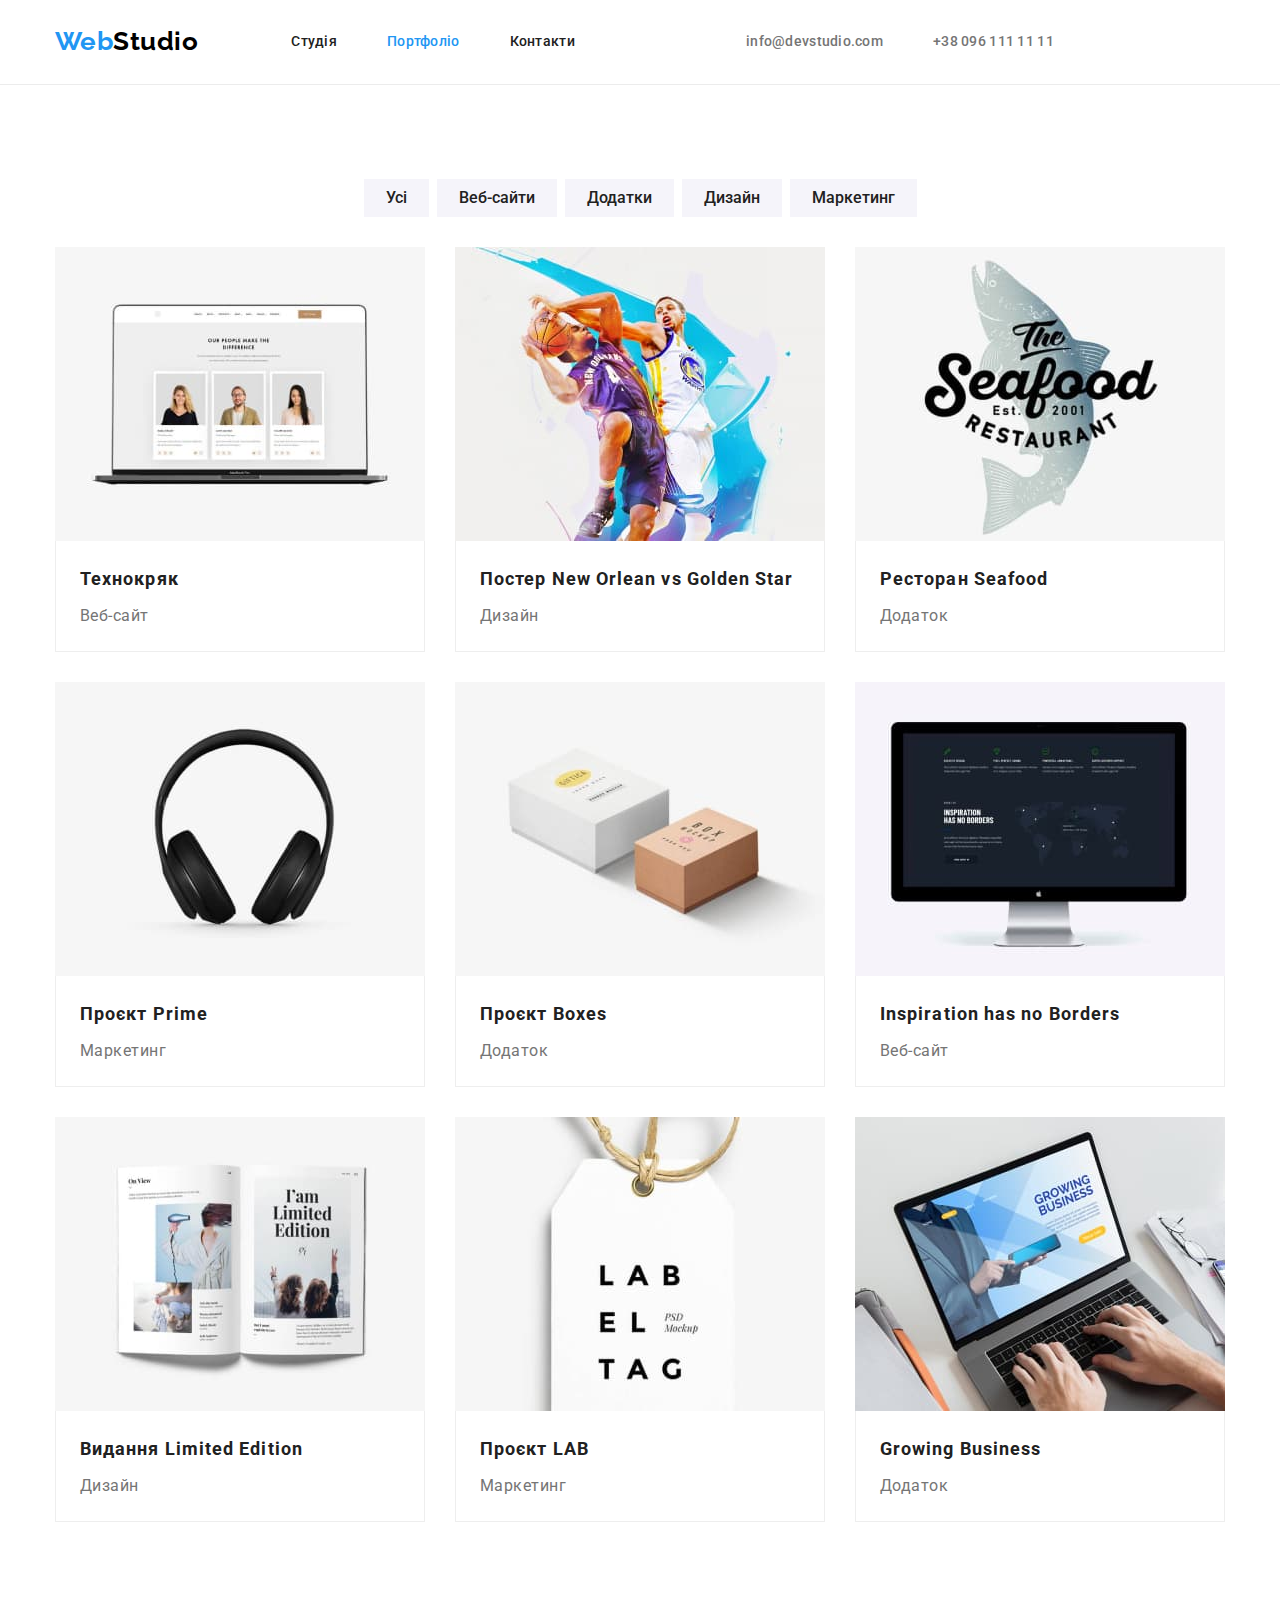
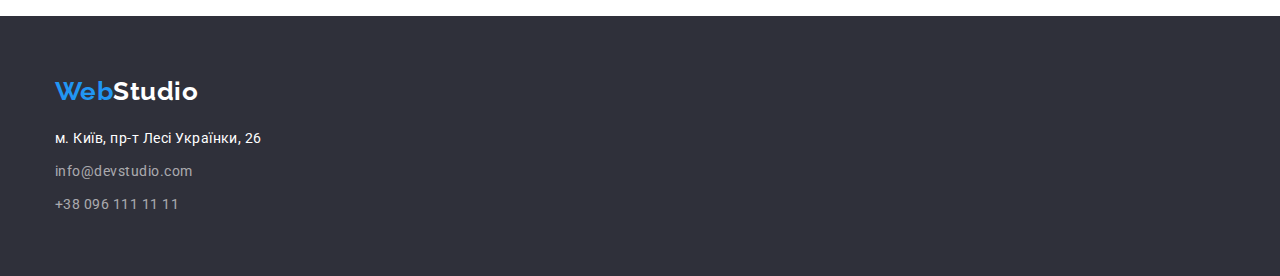
==== portfolio.html @ 5b81f278 "add files from previous work" ====
<!DOCTYPE html>
<html lang="uk">
  <head>
    <meta charset="UTF-8" />
    <meta http-equiv="X-UA-Compatible" content="IE=edge" />
    <meta name="viewport" content="width=device-width, initial-scale=1.0" />
    <title>Портфоліо</title>
    <link rel="preconnect" href="https://fonts.googleapis.com" />
    <link rel="preconnect" href="https://fonts.gstatic.com" crossorigin />
    <link
      href="https://fonts.googleapis.com/css2?family=Raleway:wght@700&family=Roboto:wght@400;500;700;900&display=swap"
      rel="stylesheet"
    />
    <link
      rel="stylesheet"
      href="https://cdnjs.cloudflare.com/ajax/libs/modern-normalize/1.1.0/modern-normalize.min.css"
    />
    <link rel="stylesheet" href="./css/styles.css" />
  </head>
  <body>
    <header class="header">
      <div class="container header-container">
        <a lang="en" href="./index.html" class="logo"
          ><span class="blue">Web</span>Studio</a
        >
        <nav>
          <ul class="site-nav list">
            <li class="nav-item">
              <a href="./index.html" class="link">Студія</a>
            </li>
            <li class="nav-item">
              <a href="./portfolio.html" class="link current">Портфоліо</a>
            </li>
            <li class="nav-item"><a href="" class="link">Контакти</a></li>
          </ul>
        </nav>
        <div class="contacts-wrap">
          <ul class="header-contacts list">
            <li>
              <a
                href="mailto:info@devstudio.com"
                target="_blank"
                rel="noopener noreferrer nofollow"
                class="link"
                >info@devstudio.com</a
              >
            </li>
            <li>
              <a href="tel:+380961111111" class="link tel">+38 096 111 11 11</a>
            </li>
          </ul>
        </div>
      </div>
    </header>
    <main>
      <!-- Приклади робіт секція -->
      <section class="our-works section">
        <div class="container">
          <h1 class="visually-hidden">Приклади робіт</h1>
          <ul class="filter list">
            <li><button type="button" class="button">Усі</button></li>
            <li><button type="button" class="button">Веб-сайти</button></li>
            <li><button type="button" class="button">Додатки</button></li>
            <li><button type="button" class="button">Дизайн</button></li>
            <li><button type="button" class="button">Маркетинг</button></li>
          </ul>
          <ul class="works-list list">
            <li class="work-item">
              <img
                src="./images/portfolio/portfolio-sample-1.jpg"
                alt="Технокряк"
                width="370"
                height="294"
              />
              <div class="image-sign">
                <h2 class="title">Технокряк</h2>
                <p class="text">Веб-сайт</p>
              </div>
            </li>
            <li class="work-item">
              <img
                src="./images/portfolio/portfolio-sample-2.jpg"
                alt="Постер New Orlean vs Golden Star"
                width="370"
                height="294"
              />
              <div class="image-sign">
                <h2 class="title">
                  Постер <span lang="en">New Orlean vs Golden Star</span>
                </h2>
                <p class="text">Дизайн</p>
              </div>
            </li>
            <li class="work-item">
              <img
                src="./images/portfolio/portfolio-sample-3.jpg"
                alt="Ресторан Seafood"
                width="370"
                height="294"
              />
              <div class="image-sign">
                <h2 class="title">Ресторан <span lang="en">Seafood</span></h2>
                <p class="text">Додаток</p>
              </div>
            </li>
            <li class="work-item">
              <img
                src="./images/portfolio/portfolio-sample-4.jpg"
                alt="Проєкт Prime"
                width="370"
                height="294"
              />
              <div class="image-sign">
                <h2 class="title">Проєкт <span lang="en">Prime</span></h2>
                <p class="text">Маркетинг</p>
              </div>
            </li>
            <li class="work-item">
              <img
                src="./images/portfolio/portfolio-sample-5.jpg"
                alt="Проєкт Boxes"
                width="370"
                height="294"
              />
              <div class="image-sign">
                <h2 class="title">Проєкт <span lang="en">Boxes</span></h2>
                <p class="text">Додаток</p>
              </div>
            </li>
            <li class="work-item">
              <img
                src="./images/portfolio/portfolio-sample-6.jpg"
                alt="Inspiration has no Borders"
                width="370"
                height="294"
              />
              <div class="image-sign">
                <h2 lang="en" class="title">Inspiration has no Borders</h2>
                <p class="text">Веб-сайт</p>
              </div>
            </li>
            <li class="work-item">
              <img
                src="./images/portfolio/portfolio-sample-7.jpg"
                alt="Видання Limited Edition"
                width="370"
                height="294"
              />
              <div class="image-sign">
                <h2 class="title">
                  Видання <span lang="en">Limited Edition</span>
                </h2>
                <p class="text">Дизайн</p>
              </div>
            </li>
            <li class="work-item">
              <img
                src="./images/portfolio/portfolio-sample-8.jpg"
                alt="Проєкт LAB"
                width="370"
                height="294"
              />
              <div class="image-sign">
                <h2 class="title">Проєкт <span lang="en">LAB</span></h2>
                <p class="text">Маркетинг</p>
              </div>
            </li>
            <li class="work-item">
              <img
                src="./images/portfolio/portfolio-sample-9.jpg"
                alt="Growing Business"
                width="370"
                height="294"
              />
              <div class="image-sign">
                <h2 lang="en" class="title">Growing Business</h2>
                <p class="text">Додаток</p>
              </div>
            </li>
          </ul>
        </div>
      </section>
    </main>
    <footer class="footer">
      <div class="container">
        <a lang="en" href="./index.html" class="logo"
          ><span class="blue">Web</span>Studio</a
        >
        <address class="address">
          <ul class="address-list list">
            <li class="address-item">
              <a
                href="https://goo.gl/maps/hiiYQvztEQhM4nsk7"
                target="_blank"
                rel="noopener noreferrer nofollow"
                class="link mail"
                >м. Київ, пр-т Лесі Українки, 26</a
              >
            </li>
            <li class="address-item">
              <a
                href="mailto:info@devstudio.com"
                target="_blank"
                rel="noopener noreferrer nofollow"
                class="link"
                >info@devstudio.com</a
              >
            </li>
            <li>
              <a href="tel:+380961111111" class="link">+38 096 111 11 11</a>
            </li>
          </ul>
        </address>
      </div>
    </footer>
  </body>
</html>
---- css/styles.css ----
:root {
  --descr-text-color: #757575;
  --title-text-color: #212121;
  --color-white: #ffffff;
  --color-blue: #2196f3;
  --background-color-light: #f5f5f5;
  --backgroun-color-dark: #2f303a;
  --color-black: #000000;
}
h1,
h2,
h3,
h4,
h5,
h6,
p,
ul {
  margin: 0;
}
ul {
  padding-left: 0;
}
img {
  display: block;
}

body {
  font-family: "Roboto", sans-serif;
  letter-spacing: 0.03em;
  color: var(--descr-text-color);
}
.container {
  width: 1200px;
  margin: 0 auto;
  padding-left: 15px;
  padding-right: 15px;
}
.section {
  padding-top: 94px;
  padding-bottom: 94px;
}
.visually-hidden {
  position: absolute;
  white-space: nowrap;
  width: 1px;
  height: 1px;
  overflow: hidden;
  border: 0;
  padding: 0;
  clip: rect(0 0 0 0);
  clip-path: inset(50%);
  margin: -1px;
}
.header {
  background-color: var(--color-white);
  border-bottom: 1px solid #ececec;
}
.header-container {
  display: flex;
  align-items: center;
}
.header .logo {
  text-decoration: none;
  color: var(--color-black);
  font-family: "Raleway", sans-serif;
  font-weight: 700;
  font-size: 26px;
  line-height: 1.19;
}
.logo {
  margin-right: 93px;
}
.logo .blue {
  color: var(--color-blue);
}
/* Навігація сайта */
.list {
  list-style: none;
}
.site-nav {
  display: flex;
}
.nav-item:not(:first-child) {
  margin-left: 50px;
}
.nav-item {
  padding-top: 32px;
  padding-bottom: 32px;
}
.site-nav .link {
  text-decoration: none;
  color: var(--title-text-color);
  font-weight: 500;
  font-size: 14px;
  line-height: 1.4;
  letter-spacing: 0.02em;
}
.site-nav .link:hover,
.site-nav .link:focus {
  color: var(--color-blue);
}
.site-nav .link.current {
  color: var(--color-blue);
}
.contacts-wrap {
  margin-right: auto;
  margin-left: auto;
}
.header-contacts {
  display: flex;
}
.tel {
  margin-left: 50px;
}

.header-contacts .link {
  text-decoration: none;
  color: var(--descr-text-color);
  font-weight: 500;
  font-size: 14px;
  line-height: 1.4;
  letter-spacing: 0.02em;
}

.header-contacts .link:hover,
.header-contacts .link:focus {
  color: var(--color-blue);
}
/* Шапка секція */
.main {
  background-color: var(--backgroun-color-dark);
}
.main.section {
  padding-top: 200px;
  padding-bottom: 200px;
}
.main .title {
  color: var(--color-white);
  font-weight: 900;
  font-size: 44px;
  line-height: 1.36;
  letter-spacing: 0.06em;
  width: 696px;
  text-transform: uppercase;
  margin: 0 auto 30px;
  text-align: center;
}
.button {
  cursor: pointer;
  border: none;
}
.main .button {
  background-color: var(--color-blue);
  color: var(--color-white);
  font-weight: 700;
  font-size: 16px;
  line-height: 1.88;
  display: block;
  margin: 0 auto;
  padding: 10px 32px;
}
/* Особливості секція */
.features-list {
  font-weight: 400;
  font-size: 14px;
  line-height: 1.71;
  display: flex;
}
.features-item:not(:first-child) {
  margin-left: 30px;
}
.features-list .title {
  color: var(--title-text-color);
  font-weight: 700;
  font-size: 14px;
  line-height: 1.14;
  text-transform: uppercase;
  margin-bottom: 10px;
}
/* Чим ми займаємось секція */
.what-doing .title {
  color: var(--title-text-color);
  font-weight: 700;
  font-size: 36px;
  line-height: 1.17;
  text-align: center;
}
.what-doing.section {
  padding-top: 0;
}
.what-doing {
  display: flex;
  margin-top: 50px;
  justify-content: center;
}
.doing-item:not(:first-child) {
  margin-left: 30px;
}
/* Наша команда секція */
.our-team {
  background-color: var(--background-color-light);
}
.our-team .title {
  color: var(--title-text-color);
  font-weight: 700;
  font-size: 36px;
  line-height: 1.17;
  text-align: center;
}
.team-list .title {
  color: var(--title-text-color);
  font-weight: 500;
  font-size: 16px;
  line-height: 1.19;
  padding-top: 30px;
  padding-bottom: 10px;
}
.team-list {
  font-weight: 400;
  font-size: 16px;
  line-height: 1.19;
  text-align: center;
  display: flex;
  margin-top: 50px;
}
.team-list .text {
  padding-bottom: 30px;
}
.team-item {
  width: 270px;
  background-color: var(--color-white);
}
.team-item:not(:first-child) {
  margin-left: 30px;
}
/* Футер */
.footer {
  background-color: var(--backgroun-color-dark);
  padding-top: 60px;
  padding-bottom: 60px;
}
.footer .logo {
  text-decoration: none;
  color: var(--color-white);
  font-family: "Raleway", sans-serif;
  font-weight: 700;
  font-size: 26px;
  line-height: 1.19;
  display: inline-block;
  margin-right: 0;
  margin-bottom: 20px;
}
.address-item {
  margin-bottom: 9px;
}
.address-list .link {
  color: rgba(255, 255, 255, 0.6);
  text-decoration: none;
  font-weight: 400;
  font-size: 14px;
  line-height: 1.71;
  font-style: normal;
}
.address-list .link:hover,
.address-list .link:focus {
  color: var(--color-blue);
}
.address-list .mail {
  color: var(--color-white);
}
/* Портфоліо приклади робіт */
.filter {
  display: flex;
  justify-content: center;
}
.filter .button {
  color: var(--title-text-color);
  background-color: #f5f4fa;
  font-weight: 500;
  font-size: 16px;
  line-height: 1.62;
  padding: 6px 22px;
}
.filter li:not(:first-child) {
  margin-left: 8px;
}

.filter .button:hover,
.filter .button:focus {
  color: var(--color-white);
  background-color: var(--color-blue);
}
.works-list {
  font-weight: 400;
  font-size: 16px;
  line-height: 1.88;
  display: flex;
  flex-wrap: wrap;
}
.works-list .title {
  color: var(--title-text-color);
  font-weight: 700;
  font-size: 18px;
  line-height: 2;
  letter-spacing: 0.06em;
  padding-top: 20px;
  padding-bottom: 4px;
  padding-left: 24px;
  padding-right: 24px;
}
.works-list .text {
  padding-bottom: 20px;
  padding-left: 24px;
  padding-right: 24px;
}
.work-item {
  width: 370px;
  margin-right: 30px;
  margin-top: 30px;
}
.work-item:nth-last-child(-n + 3) {
  margin-bottom: 0;
}
.work-item:nth-child(3n) {
  margin-right: 0;
}
.image-sign {
  border-left: 1px solid #eeeeee;
  border-right: 1px solid #eeeeee;
  border-bottom: 1px solid #eeeeee;
}
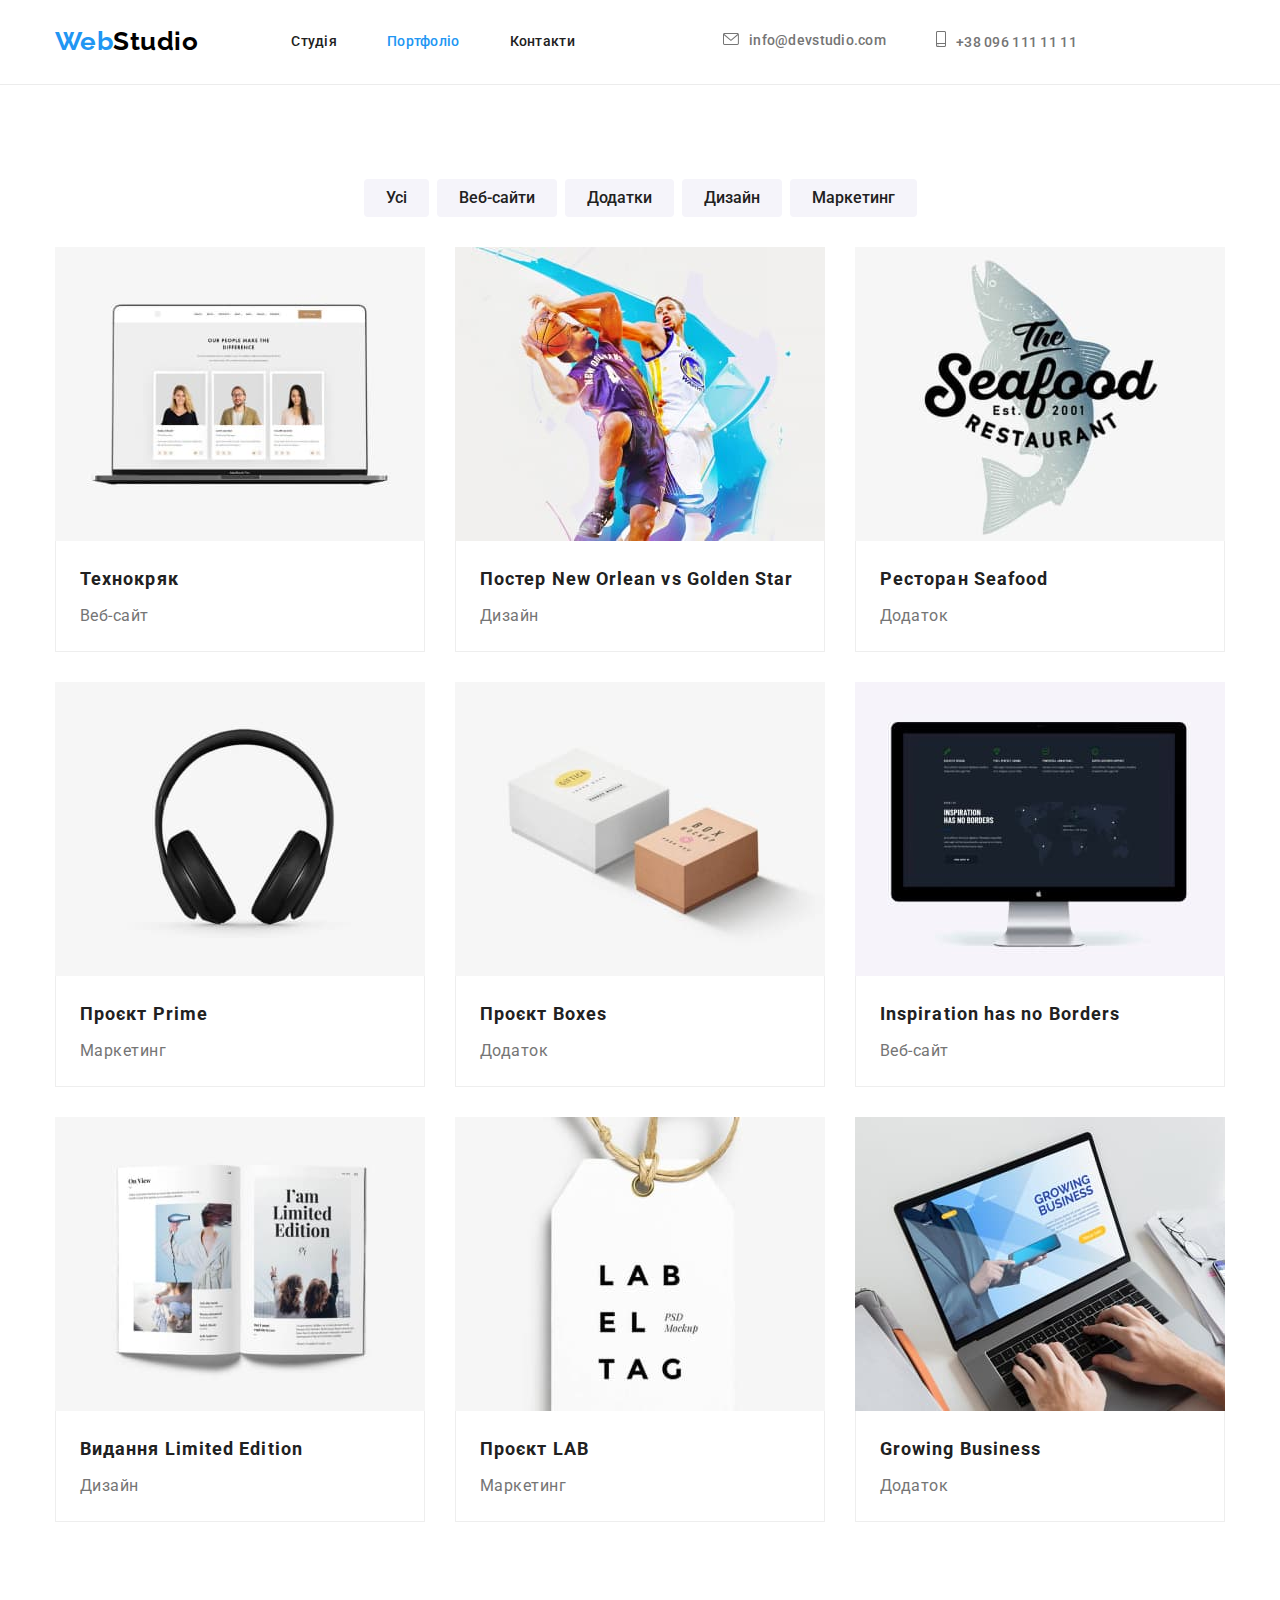
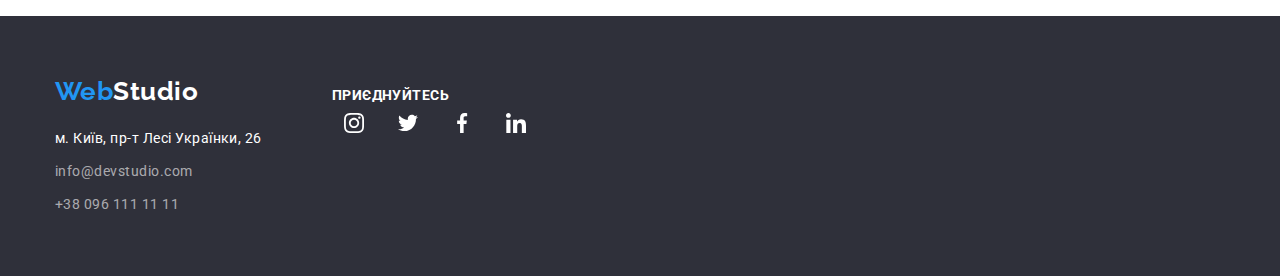
==== commit aecd1dac: "edit html and css" ====
--- a/portfolio.html
+++ b/portfolio.html
@@ -42,11 +42,19 @@
                 target="_blank"
                 rel="noopener noreferrer nofollow"
                 class="link"
+                ><svg class="header-icon" width="16" height="12">
+                  <use xlink:href="./images/icons.svg#icon-envelope"></use></svg
                 >info@devstudio.com</a
               >
             </li>
             <li>
-              <a href="tel:+380961111111" class="link tel">+38 096 111 11 11</a>
+              <a href="tel:+380961111111" class="link tel"
+                ><svg class="header-icon" width="10" height="16">
+                  <use
+                    xlink:href="./images/icons.svg#icon-smartphone"
+                  ></use></svg
+                >+38 096 111 11 11</a
+              >
             </li>
           </ul>
         </div>
@@ -182,35 +190,74 @@
       </section>
     </main>
     <footer class="footer">
-      <div class="container">
-        <a lang="en" href="./index.html" class="logo"
-          ><span class="blue">Web</span>Studio</a
-        >
-        <address class="address">
-          <ul class="address-list list">
-            <li class="address-item">
-              <a
-                href="https://goo.gl/maps/hiiYQvztEQhM4nsk7"
-                target="_blank"
-                rel="noopener noreferrer nofollow"
-                class="link mail"
-                >м. Київ, пр-т Лесі Українки, 26</a
-              >
-            </li>
-            <li class="address-item">
-              <a
-                href="mailto:info@devstudio.com"
-                target="_blank"
-                rel="noopener noreferrer nofollow"
-                class="link"
-                >info@devstudio.com</a
-              >
-            </li>
-            <li>
-              <a href="tel:+380961111111" class="link">+38 096 111 11 11</a>
-            </li>
-          </ul>
-        </address>
+      <div class="container footer-container">
+        <div>
+          <a lang="en" href="./index.html" class="logo"
+            ><span class="blue">Web</span>Studio</a
+          >
+          <address class="address">
+            <ul class="address-list list">
+              <li class="address-item">
+                <a
+                  href="https://goo.gl/maps/hiiYQvztEQhM4nsk7"
+                  target="_blank"
+                  rel="noopener noreferrer nofollow"
+                  class="link mail"
+                  >м. Київ, пр-т Лесі Українки, 26</a
+                >
+              </li>
+              <li class="address-item">
+                <a
+                  href="mailto:info@devstudio.com"
+                  target="_blank"
+                  rel="noopener noreferrer nofollow"
+                  class="link"
+                  >info@devstudio.com</a
+                >
+              </li>
+              <li>
+                <a href="tel:+380961111111" class="link">+38 096 111 11 11</a>
+              </li>
+            </ul>
+          </address>
+        </div>
+        <div class="footer-socials">
+          <h2 class="title">приєднуйтесь</h2>
+          <ul class="socials-list list">
+                  <li class="social-icon">
+                    <a href=""
+                      ><svg class="soc-footer" width="20" height="20" >
+                        <use
+                          xlink:href="./images/icons.svg#icon-instagram"
+                        ></use></svg
+                    ></a>
+                  </li>
+                  <li class="social-icon">
+                    <a href=""
+                      ><svg class="soc-footer" width="20" height="20">
+                        <use
+                          xlink:href="./images/icons.svg#icon-twitter"
+                        ></use></svg
+                    ></a>
+                  </li>
+                  <li  class="social-icon">
+                    <a href=""
+                      ><svg class="soc-footer" width="20" height="20" >
+                        <use
+                          xlink:href="./images/icons.svg#icon-facebook"
+                        ></use></svg
+                    ></a>
+                  </li>
+                  <li  class="social-icon">
+                    <a href=""
+                      ><svg class="soc-footer" width="20" height="20"">
+                        <use
+                          xlink:href="./images/icons.svg#icon-linkedin"
+                        ></use></svg
+                    ></a>
+                  </li>
+                </ul>
+        </div>
       </div>
     </footer>
   </body>
--- a/css/styles.css
+++ b/css/styles.css
@@ -3,7 +3,7 @@
   --title-text-color: #212121;
   --color-white: #ffffff;
   --color-blue: #2196f3;
-  --background-color-light: #f5f5f5;
+  --background-color-light: #f5f4fa;
   --backgroun-color-dark: #2f303a;
   --color-black: #000000;
 }
@@ -38,6 +38,13 @@
 .section {
   padding-top: 94px;
   padding-bottom: 94px;
+}
+.main-title {
+  color: var(--title-text-color);
+  font-weight: 700;
+  font-size: 36px;
+  line-height: 1.17;
+  text-align: center;
 }
 .visually-hidden {
   position: absolute;
@@ -51,6 +58,7 @@
   clip-path: inset(50%);
   margin: -1px;
 }
+/* Хедер */
 .header {
   background-color: var(--color-white);
   border-bottom: 1px solid #ececec;
@@ -126,9 +134,24 @@
 .header-contacts .link:focus {
   color: var(--color-blue);
 }
+.header-contacts .link:hover svg,
+.header-contacts .link:focus svg {
+  fill: var(--color-blue);
+}
+.header-icon {
+  margin-right: 10px;
+  fill: var(--descr-text-color);
+}
 /* Шапка секція */
 .main {
-  background-color: var(--backgroun-color-dark);
+  background-image: linear-gradient(
+      rgba(47, 48, 58, 0.4),
+      rgba(47, 48, 58, 0.4)
+    ),
+    url(../images/hero-background.jpg);
+  background-repeat: no-repeat;
+  max-width: 1600px;
+  margin: 0 auto;
 }
 .main.section {
   padding-top: 200px;
@@ -148,6 +171,7 @@
 .button {
   cursor: pointer;
   border: none;
+  border-radius: 4px;
 }
 .main .button {
   background-color: var(--color-blue);
@@ -177,14 +201,16 @@
   text-transform: uppercase;
   margin-bottom: 10px;
 }
+.features-icons {
+  width: 270px;
+  height: 120px;
+  background-color: var(--background-color-light);
+  display: flex;
+  align-items: center;
+  justify-content: center;
+  margin-bottom: 30px;
+}
 /* Чим ми займаємось секція */
-.what-doing .title {
-  color: var(--title-text-color);
-  font-weight: 700;
-  font-size: 36px;
-  line-height: 1.17;
-  text-align: center;
-}
 .what-doing.section {
   padding-top: 0;
 }
@@ -199,13 +225,6 @@
 /* Наша команда секція */
 .our-team {
   background-color: var(--background-color-light);
-}
-.our-team .title {
-  color: var(--title-text-color);
-  font-weight: 700;
-  font-size: 36px;
-  line-height: 1.17;
-  text-align: center;
 }
 .team-list .title {
   color: var(--title-text-color);
@@ -224,21 +243,87 @@
   margin-top: 50px;
 }
 .team-list .text {
-  padding-bottom: 30px;
+  margin-bottom: 16px;
 }
 .team-item {
   width: 270px;
+  height: 428px;
   background-color: var(--color-white);
+  box-shadow: 0px 1px 3px rgba(0, 0, 0, 0.12), 0px 1px 1px rgba(0, 0, 0, 0.14),
+    0px 2px 1px rgba(0, 0, 0, 0.2);
+  border-radius: 0px 0px 4px 4px;
 }
 .team-item:not(:first-child) {
   margin-left: 30px;
 }
+.team-socials {
+  display: flex;
+  justify-content: center;
+}
+.social-icon {
+  display: flex;
+  width: 44px;
+  height: 44px;
+  justify-content: center;
+  align-items: center;
+}
+.social-icon:not(:first-child) {
+  margin-left: 10px;
+}
+.team-socials .soc-team {
+  fill: #afb1b8;
+}
+.team-socials .social-icon:hover svg,
+.team-socials .social-icon:focus svg {
+  fill: var(--color-white);
+  background-color: var(--color-blue);
+}
+/* Постійні клієнти секція */
+.regular-clients .main-title {
+  margin-bottom: 50px;
+}
+.clients-samples {
+  display: flex;
+}
+.clients-box .clients-icon {
+  width: 170px;
+  height: 92px;
+  display: flex;
+  align-items: center;
+  justify-content: center;
+  padding: 16px 32px;
+  border: 1px solid #afb1b8;
+  border-radius: 4px;
+}
+.clients-box:not(:first-child) {
+  margin-left: 30px;
+}
+.clients-logo {
+  fill: #afb1b8;
+}
+.clients-box .clients-icon:hover {
+  border-color: var(--color-blue);
+}
+.clients-box .clients-icon:hover svg {
+  fill: var(--color-blue);
+}
+
 /* Футер */
 .footer {
   background-color: var(--backgroun-color-dark);
   padding-top: 60px;
   padding-bottom: 60px;
 }
+.footer-container {
+  display: flex;
+  align-items: baseline;
+}
+.footer-socials {
+  margin-left: 70px;
+}
+.socials-list {
+  display: flex;
+}
 .footer .logo {
   text-decoration: none;
   color: var(--color-white);
@@ -268,6 +353,22 @@
 .address-list .mail {
   color: var(--color-white);
 }
+.footer-socials .title {
+  font-weight: 700;
+  font-size: 14px;
+  line-height: 1.14;
+  letter-spacing: 0.03em;
+  text-transform: uppercase;
+  color: var(--color-white);
+}
+.socials-list .soc-footer {
+  fill: var(--color-white);
+}
+.footer-socials .social-icon:hover svg,
+.footer-socials .social-icon:focus svg {
+  background-color: var(--color-blue);
+}
+
 /* Портфоліо приклади робіт */
 .filter {
   display: flex;
@@ -289,6 +390,7 @@
 .filter .button:focus {
   color: var(--color-white);
   background-color: var(--color-blue);
+  box-shadow: 0px 4px 4px rgba(0, 0, 0, 0.25);
 }
 .works-list {
   font-weight: 400;
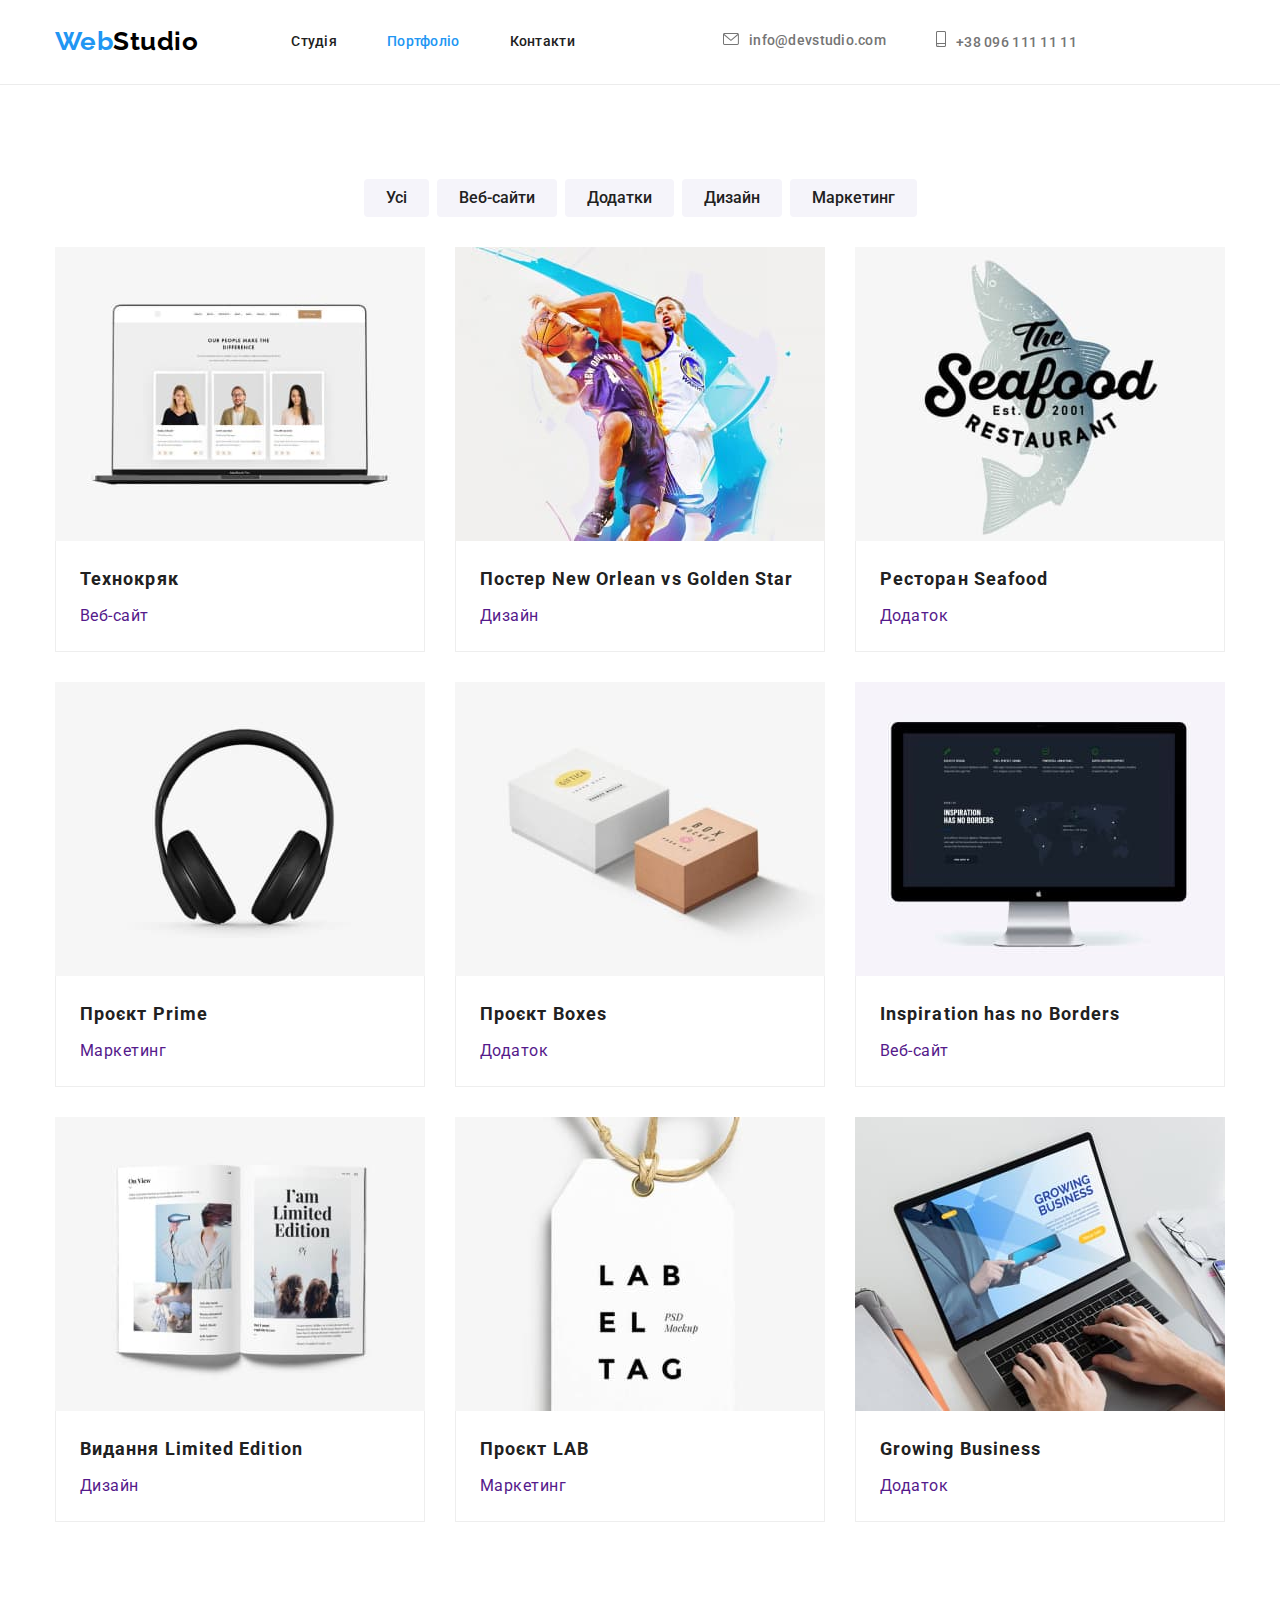
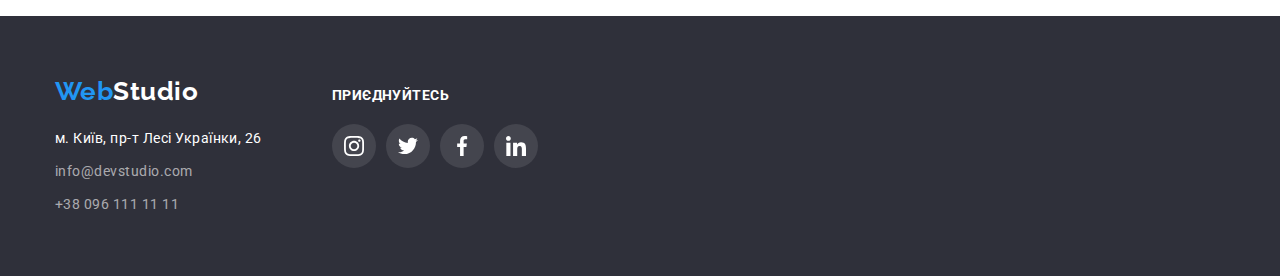
==== commit ac9566fb: "update work" ====
--- a/portfolio.html
+++ b/portfolio.html
@@ -74,7 +74,7 @@
           </ul>
           <ul class="works-list list">
             <li class="work-item">
-              <img
+              <a class="work-link" href=""><img
                 src="./images/portfolio/portfolio-sample-1.jpg"
                 alt="Технокряк"
                 width="370"
@@ -83,10 +83,10 @@
               <div class="image-sign">
                 <h2 class="title">Технокряк</h2>
                 <p class="text">Веб-сайт</p>
-              </div>
-            </li>
-            <li class="work-item">
-              <img
+              </div></a>              
+            </li>
+            <li class="work-item">
+              <a class="work-link" href=""><img
                 src="./images/portfolio/portfolio-sample-2.jpg"
                 alt="Постер New Orlean vs Golden Star"
                 width="370"
@@ -97,10 +97,10 @@
                   Постер <span lang="en">New Orlean vs Golden Star</span>
                 </h2>
                 <p class="text">Дизайн</p>
-              </div>
-            </li>
-            <li class="work-item">
-              <img
+              </div></a>
+            </li>
+            <li class="work-item">
+              <a class="work-link" href=""><img
                 src="./images/portfolio/portfolio-sample-3.jpg"
                 alt="Ресторан Seafood"
                 width="370"
@@ -109,10 +109,10 @@
               <div class="image-sign">
                 <h2 class="title">Ресторан <span lang="en">Seafood</span></h2>
                 <p class="text">Додаток</p>
-              </div>
-            </li>
-            <li class="work-item">
-              <img
+              </div></a>
+            </li>
+            <li class="work-item">
+              <a class="work-link" href=""><img
                 src="./images/portfolio/portfolio-sample-4.jpg"
                 alt="Проєкт Prime"
                 width="370"
@@ -121,10 +121,10 @@
               <div class="image-sign">
                 <h2 class="title">Проєкт <span lang="en">Prime</span></h2>
                 <p class="text">Маркетинг</p>
-              </div>
-            </li>
-            <li class="work-item">
-              <img
+              </div></a>
+            </li>
+            <li class="work-item">
+              <a class="work-link" href=""><img
                 src="./images/portfolio/portfolio-sample-5.jpg"
                 alt="Проєкт Boxes"
                 width="370"
@@ -133,10 +133,10 @@
               <div class="image-sign">
                 <h2 class="title">Проєкт <span lang="en">Boxes</span></h2>
                 <p class="text">Додаток</p>
-              </div>
-            </li>
-            <li class="work-item">
-              <img
+              </div></a>
+            </li>
+            <li class="work-item">
+              <a class="work-link" href=""><img
                 src="./images/portfolio/portfolio-sample-6.jpg"
                 alt="Inspiration has no Borders"
                 width="370"
@@ -145,10 +145,10 @@
               <div class="image-sign">
                 <h2 lang="en" class="title">Inspiration has no Borders</h2>
                 <p class="text">Веб-сайт</p>
-              </div>
-            </li>
-            <li class="work-item">
-              <img
+              </div></a>
+            </li>
+            <li class="work-item">
+              <a class="work-link" href=""><img
                 src="./images/portfolio/portfolio-sample-7.jpg"
                 alt="Видання Limited Edition"
                 width="370"
@@ -159,10 +159,10 @@
                   Видання <span lang="en">Limited Edition</span>
                 </h2>
                 <p class="text">Дизайн</p>
-              </div>
-            </li>
-            <li class="work-item">
-              <img
+              </div></a>
+            </li>
+            <li class="work-item">
+              <a class="work-link" href=""><img
                 src="./images/portfolio/portfolio-sample-8.jpg"
                 alt="Проєкт LAB"
                 width="370"
@@ -171,10 +171,10 @@
               <div class="image-sign">
                 <h2 class="title">Проєкт <span lang="en">LAB</span></h2>
                 <p class="text">Маркетинг</p>
-              </div>
-            </li>
-            <li class="work-item">
-              <img
+              </div></a>
+            </li>
+            <li class="work-item">
+              <a class="work-link" href=""><img
                 src="./images/portfolio/portfolio-sample-9.jpg"
                 alt="Growing Business"
                 width="370"
@@ -183,7 +183,7 @@
               <div class="image-sign">
                 <h2 lang="en" class="title">Growing Business</h2>
                 <p class="text">Додаток</p>
-              </div>
+              </div></a>
             </li>
           </ul>
         </div>
@@ -225,7 +225,7 @@
           <h2 class="title">приєднуйтесь</h2>
           <ul class="socials-list list">
                   <li class="social-icon">
-                    <a href=""
+                    <a class="social-link" href=""
                       ><svg class="soc-footer" width="20" height="20" >
                         <use
                           xlink:href="./images/icons.svg#icon-instagram"
@@ -233,23 +233,23 @@
                     ></a>
                   </li>
                   <li class="social-icon">
-                    <a href=""
+                    <a class="social-link" href=""
                       ><svg class="soc-footer" width="20" height="20">
                         <use
                           xlink:href="./images/icons.svg#icon-twitter"
                         ></use></svg
                     ></a>
                   </li>
-                  <li  class="social-icon">
-                    <a href=""
+                  <li class="social-icon">
+                    <a class="social-link" href=""
                       ><svg class="soc-footer" width="20" height="20" >
                         <use
                           xlink:href="./images/icons.svg#icon-facebook"
                         ></use></svg
                     ></a>
                   </li>
-                  <li  class="social-icon">
-                    <a href=""
+                  <li class="social-icon">
+                    <a class="social-link" href=""
                       ><svg class="soc-footer" width="20" height="20"">
                         <use
                           xlink:href="./images/icons.svg#icon-linkedin"
--- a/css/styles.css
+++ b/css/styles.css
@@ -23,7 +23,6 @@
 img {
   display: block;
 }
-
 body {
   font-family: "Roboto", sans-serif;
   letter-spacing: 0.03em;
@@ -182,6 +181,7 @@
   display: block;
   margin: 0 auto;
   padding: 10px 32px;
+  box-shadow: 0px 4px 4px rgba(0, 0, 0, 0.15);
 }
 /* Особливості секція */
 .features-list {
@@ -260,19 +260,24 @@
   display: flex;
   justify-content: center;
 }
-.social-icon {
-  display: flex;
+.social-team {
   width: 44px;
   height: 44px;
+  display: flex;
   justify-content: center;
   align-items: center;
-}
-.social-icon:not(:first-child) {
+  fill: #afb1b8;
+  background-color: var(--color-white);
+  border-radius: 50%;
+}
+.social-team:not(:first-of-type) {
   margin-left: 10px;
 }
-.team-socials .soc-team {
-  fill: #afb1b8;
-}
+.social-team:hover,
+.social-team:focus {
+  background-color: var(--color-blue);
+}
+
 .team-socials .social-icon:hover svg,
 .team-socials .social-icon:focus svg {
   fill: var(--color-white);
@@ -360,9 +365,24 @@
   letter-spacing: 0.03em;
   text-transform: uppercase;
   color: var(--color-white);
-}
-.socials-list .soc-footer {
+  margin-bottom: 20px;
+}
+.social-link {
+  width: 44px;
+  height: 44px;
+  display: flex;
+  justify-content: center;
+  align-items: center;
   fill: var(--color-white);
+  border-radius: 50%;
+  background-color: rgba(255, 255, 255, 0.1);
+}
+.social-icon:not(:first-of-type) {
+  margin-left: 10px;
+}
+.social-link:hover,
+.social-link:focus {
+  background-color: var(--color-blue);
 }
 .footer-socials .social-icon:hover svg,
 .footer-socials .social-icon:focus svg {
@@ -373,6 +393,15 @@
 .filter {
   display: flex;
   justify-content: center;
+}
+.work-link {
+  display: block;
+  text-decoration: none;
+}
+.work-link:hover,
+.work-link:focus {
+  box-shadow: 0px 1px 1px rgba(0, 0, 0, 0.12), 0px 4px 4px rgba(0, 0, 0, 0.06),
+    1px 4px 6px rgba(0, 0, 0, 0.16);
 }
 .filter .button {
   color: var(--title-text-color);
